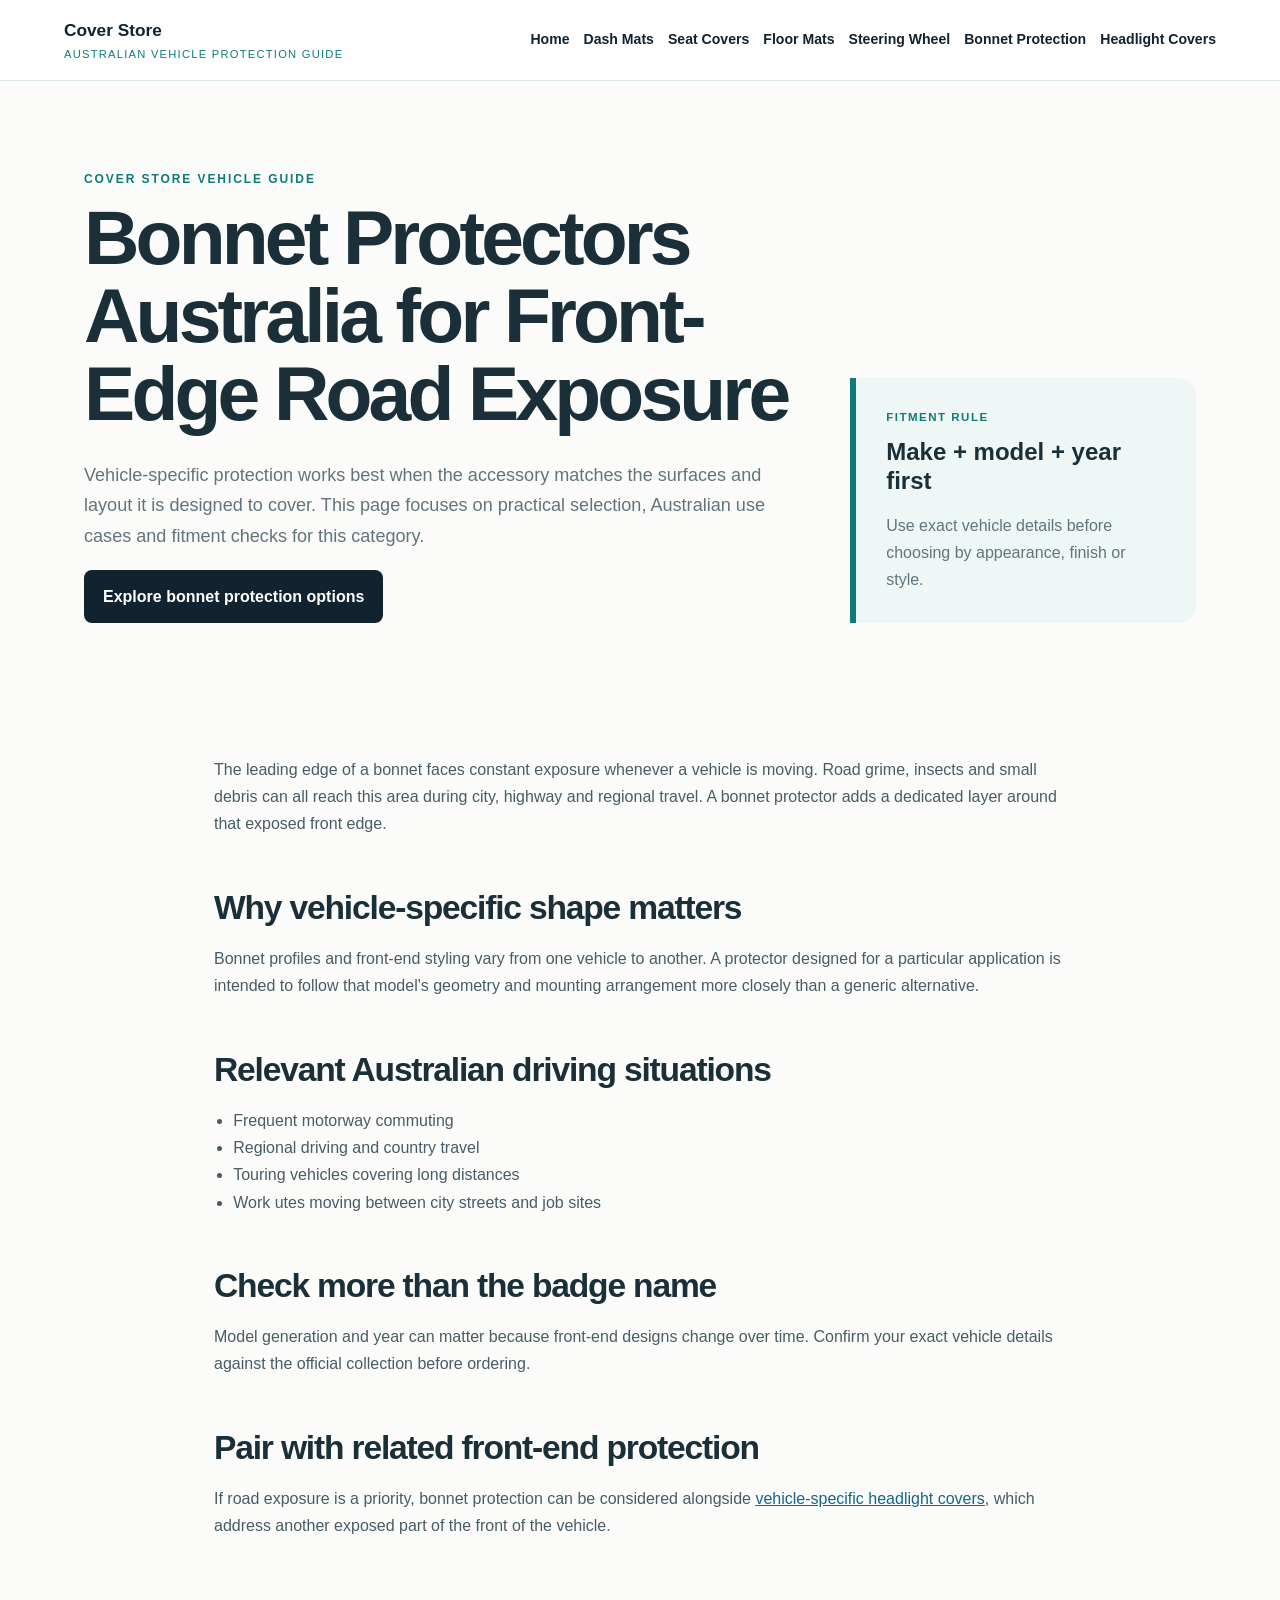
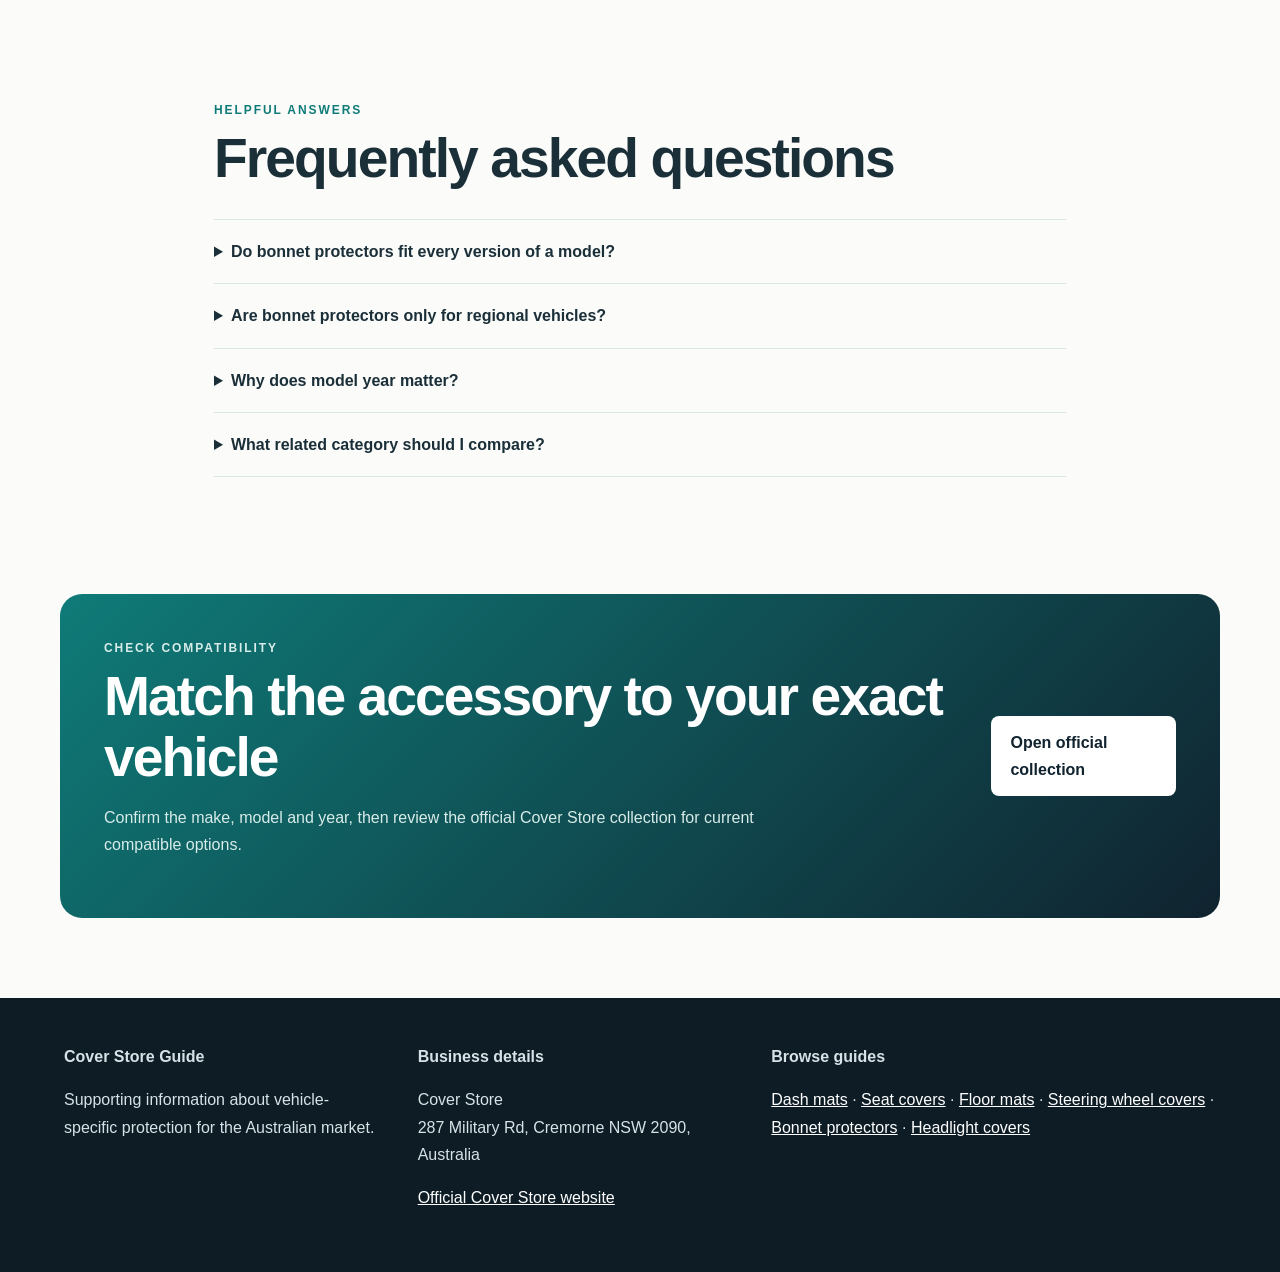
==== bonnet-protectors.html @ 58c433d0 "Add files via upload" ====
<!doctype html>
<html lang="en-AU">
<head>
<meta charset="utf-8">
<meta name="viewport" content="width=device-width,initial-scale=1">
<title>Bonnet Protectors Australia | Vehicle-Specific Front-End Protection</title>
<meta name="description" content="Learn how bonnet protectors in Australia can form part of a vehicle-specific exterior protection setup for city, highway, regional and touring use.">
<link rel="canonical" href="https://coverstore.github.io/dash-mats-Australia/bonnet-protectors.html">
<meta property="og:title" content="Bonnet Protectors Australia | Vehicle-Specific Front-End Protection">
<meta property="og:description" content="Learn how bonnet protectors in Australia can form part of a vehicle-specific exterior protection setup for city, highway, regional and touring use.">
<meta property="og:type" content="website">
<meta property="og:url" content="https://coverstore.github.io/dash-mats-Australia/bonnet-protectors.html">
<link rel="stylesheet" href="style.css">
<script type="application/ld+json">[{"@context": "https://schema.org", "@type": "Organization", "name": "Cover Store", "url": "https://coverstore.au/", "address": {"@type": "PostalAddress", "streetAddress": "287 Military Rd", "addressLocality": "Cremorne", "addressRegion": "NSW", "postalCode": "2090", "addressCountry": "AU"}}, {"@context": "https://schema.org", "@type": "WebSite", "name": "Cover Store Vehicle Protection Guide", "url": "https://coverstore.github.io/dash-mats-Australia/"}, {"@context": "https://schema.org", "@type": "WebPage", "name": "Bonnet Protectors Australia | Vehicle-Specific Front-End Protection", "url": "https://coverstore.github.io/dash-mats-Australia/bonnet-protectors.html", "description": "Learn how bonnet protectors in Australia can form part of a vehicle-specific exterior protection setup for city, highway, regional and touring use."}, {"@context": "https://schema.org", "@type": "BreadcrumbList", "itemListElement": [{"@type": "ListItem", "position": 1, "name": "Home", "item": "https://coverstore.github.io/dash-mats-Australia/"}, {"@type": "ListItem", "position": 2, "name": "Bonnet Protectors Australia for Front-Edge Road Exposure", "item": "https://coverstore.github.io/dash-mats-Australia/bonnet-protectors.html"}]}]</script>
</head>
<body>
<header class="site-header">
  <div class="brand"><a href="index.html"><strong>Cover Store</strong><span>Australian Vehicle Protection Guide</span></a></div>
  
<nav class="nav" aria-label="Primary navigation">
  <a href="index.html">Home</a>
  <a href="dash-mats.html">Dash Mats</a>
  <a href="seat-covers.html">Seat Covers</a>
  <a href="floor-mats.html">Floor Mats</a>
  <a href="steering-wheel-covers.html">Steering Wheel</a>
  <a href="bonnet-protectors.html">Bonnet Protection</a>
  <a href="headlight-covers.html">Headlight Covers</a>
</nav>

</header>
<main>
<section class="hero page-hero">
  <div class="hero-copy">
    <p class="kicker">Cover Store vehicle guide</p>
    <h1>Bonnet Protectors Australia for Front-Edge Road Exposure</h1>
    <p class="lead">Vehicle-specific protection works best when the accessory matches the surfaces and layout it is designed to cover. This page focuses on practical selection, Australian use cases and fitment checks for this category.</p>
    <a class="btn solid" href="https://coverstore.au/collections/Bonnet-Protectors" rel="noopener">Explore bonnet protection options</a>
  </div>
  <aside class="hero-note"><span>Fitment rule</span><strong>Make + model + year first</strong><p>Use exact vehicle details before choosing by appearance, finish or style.</p></aside>
</section>
<section class="section article">
<p>The leading edge of a bonnet faces constant exposure whenever a vehicle is moving. Road grime, insects and small debris can all reach this area during city, highway and regional travel. A bonnet protector adds a dedicated layer around that exposed front edge.</p>
<h2>Why vehicle-specific shape matters</h2>
<p>Bonnet profiles and front-end styling vary from one vehicle to another. A protector designed for a particular application is intended to follow that model's geometry and mounting arrangement more closely than a generic alternative.</p>
<h2>Relevant Australian driving situations</h2>
<ul><li>Frequent motorway commuting</li><li>Regional driving and country travel</li><li>Touring vehicles covering long distances</li><li>Work utes moving between city streets and job sites</li></ul>
<h2>Check more than the badge name</h2>
<p>Model generation and year can matter because front-end designs change over time. Confirm your exact vehicle details against the official collection before ordering.</p>
<h2>Pair with related front-end protection</h2>
<p>If road exposure is a priority, bonnet protection can be considered alongside <a href="headlight-covers.html">vehicle-specific headlight covers</a>, which address another exposed part of the front of the vehicle.</p>
</section>
<section class="section faq">
  <div class="section-head"><p class="kicker">Helpful answers</p><h2>Frequently asked questions</h2></div>
  <details><summary>Do bonnet protectors fit every version of a model?</summary><p>Not necessarily. Fitment should be checked for the exact vehicle application.</p></details>
<details><summary>Are bonnet protectors only for regional vehicles?</summary><p>No. They can be relevant for city, highway and regional use depending on exposure.</p></details>
<details><summary>Why does model year matter?</summary><p>A facelift or new generation can change bonnet shape and front-end design.</p></details>
<details><summary>What related category should I compare?</summary><p>Headlight covers are a logical companion for front-end protection.</p></details>
</section>
<section class="cta">
  <div><p class="kicker light-kicker">Check compatibility</p><h2>Match the accessory to your exact vehicle</h2><p>Confirm the make, model and year, then review the official Cover Store collection for current compatible options.</p></div>
  <a class="btn pale" href="https://coverstore.au/collections/Bonnet-Protectors" rel="noopener">Open official collection</a>
</section>
</main>
<footer>
  <section><strong>Cover Store Guide</strong><p>Supporting information about vehicle-specific protection for the Australian market.</p></section>
  <section><strong>Business details</strong><p>Cover Store<br>287 Military Rd, Cremorne NSW 2090, Australia</p><p><a href="https://coverstore.au/" rel="noopener">Official Cover Store website</a></p></section>
  <section><strong>Browse guides</strong><p><a href="dash-mats.html">Dash mats</a> · <a href="seat-covers.html">Seat covers</a> · <a href="floor-mats.html">Floor mats</a> · <a href="steering-wheel-covers.html">Steering wheel covers</a> · <a href="bonnet-protectors.html">Bonnet protectors</a> · <a href="headlight-covers.html">Headlight covers</a></p></section>
</footer>
</body>
</html>
---- style.css ----
:root{--navy:#10232f;--blue:#14658a;--teal:#0f7b78;--pale:#eef7f5;--paper:#fbfcfa;--line:#d9e6e4;--text:#1b2f39;--muted:#61747c;--white:#fff}
*{box-sizing:border-box}html{scroll-behavior:smooth}body{margin:0;font-family:Arial,Helvetica,sans-serif;background:var(--paper);color:var(--text);line-height:1.7}
a{color:var(--blue)}.site-header{background:var(--white);border-bottom:1px solid var(--line);padding:16px 5%;display:flex;gap:30px;align-items:center;justify-content:space-between;position:sticky;top:0;z-index:50}
.brand a{text-decoration:none;color:var(--navy);display:flex;flex-direction:column}.brand strong{font-size:1.08rem}.brand span{font-size:.7rem;letter-spacing:.11em;text-transform:uppercase;color:var(--teal)}
.nav{display:flex;flex-wrap:wrap;gap:14px}.nav a{text-decoration:none;font-weight:700;font-size:.88rem;color:var(--navy)}.nav a:hover{color:var(--teal)}
.hero,.section,.cta{max-width:1160px;margin:auto}.hero{padding:88px 24px 68px;display:grid;grid-template-columns:1.35fr .65fr;gap:48px;align-items:end}.hero-home{min-height:650px}
.kicker{text-transform:uppercase;letter-spacing:.16em;font-size:.75rem;font-weight:800;color:var(--teal);margin:0 0 8px}.hero h1{font-size:clamp(2.7rem,6vw,5.3rem);line-height:1.02;letter-spacing:-.05em;margin:.1em 0 .35em;max-width:900px}.lead{font-size:1.13rem;color:var(--muted);max-width:820px}
.actions{display:flex;gap:12px;flex-wrap:wrap;margin-top:28px}.btn{display:inline-block;border-radius:8px;padding:13px 19px;text-decoration:none;font-weight:800}.solid{background:var(--navy);color:#fff}.outline{border:1px solid var(--line);background:#fff;color:var(--navy)}.pale{background:#fff;color:var(--navy)}
.hero-note{border-left:6px solid var(--teal);background:var(--pale);padding:30px;border-radius:0 18px 18px 0}.hero-note span{display:block;text-transform:uppercase;letter-spacing:.13em;font-size:.72rem;color:var(--teal);font-weight:800}.hero-note strong{display:block;font-size:1.5rem;line-height:1.2;margin:.45em 0}.hero-note p{color:var(--muted);margin-bottom:0}
.section{padding:72px 24px}.intro-grid{display:grid;grid-template-columns:1.2fr .8fr;gap:48px;align-items:start}.section h2,.cta h2{font-size:clamp(2rem,4.4vw,3.45rem);line-height:1.1;letter-spacing:-.035em;margin:.15em 0 .55em}.section h3{font-size:1.35rem}.fact-panel{background:var(--navy);color:#fff;padding:34px;border-radius:18px}.fact-panel h3{margin-top:0}.fact-panel li{margin:.65em 0}
.category-band{background:#fff;border-radius:28px}.section-head{max-width:800px}.section-head>p:last-child{color:var(--muted)}.product-grid{display:grid;grid-template-columns:repeat(3,1fr);gap:16px;margin-top:30px}.product-card{display:block;background:var(--paper);border:1px solid var(--line);border-radius:18px;padding:25px;text-decoration:none;color:var(--text);min-height:210px}.product-card span{font-weight:900;color:var(--teal)}.product-card h3{margin:.35em 0}.product-card p{color:var(--muted)}.product-card.featured{background:var(--pale);border-color:#b9d9d5}
.use-grid{display:grid;grid-template-columns:repeat(4,1fr);gap:18px}.use-grid article{border-top:4px solid var(--teal);padding:20px 0}.use-grid p{color:var(--muted)}.text-band{max-width:920px}.text-band p,.article p,.article li{color:#475c65}.article{max-width:900px}.article h2{margin-top:1.55em;font-size:2.1rem}.article ul{padding-left:1.2em}.page-hero{padding-bottom:45px}
.faq{max-width:900px}.faq details{border-bottom:1px solid var(--line);padding:18px 0}.faq details:first-of-type{border-top:1px solid var(--line)}.faq summary{cursor:pointer;font-weight:800}.faq details p{color:var(--muted)}
.cta{margin:45px auto 80px;background:linear-gradient(135deg,var(--teal),var(--navy));color:#fff;padding:44px;border-radius:22px;display:flex;align-items:center;justify-content:space-between;gap:34px}.cta h2{margin:.1em 0}.cta p{color:#d8ece9;max-width:700px}.light-kicker{color:#c7eee8}
footer{background:#0d1c25;color:#d7e2e6;padding:45px 5%;display:grid;grid-template-columns:1fr 1fr 1.4fr;gap:36px}footer a{color:#fff}
@media(max-width:900px){.site-header{align-items:flex-start;flex-direction:column}.hero,.intro-grid{grid-template-columns:1fr}.hero-home{min-height:auto}.product-grid{grid-template-columns:1fr 1fr}.use-grid{grid-template-columns:1fr 1fr}.cta{margin-left:18px;margin-right:18px;flex-direction:column;align-items:flex-start}footer{grid-template-columns:1fr}}
@media(max-width:620px){.nav{display:none}.hero,.section{padding-left:18px;padding-right:18px}.hero h1{font-size:2.7rem}.product-grid,.use-grid{grid-template-columns:1fr}.category-band{border-radius:0}.cta{padding:30px}}
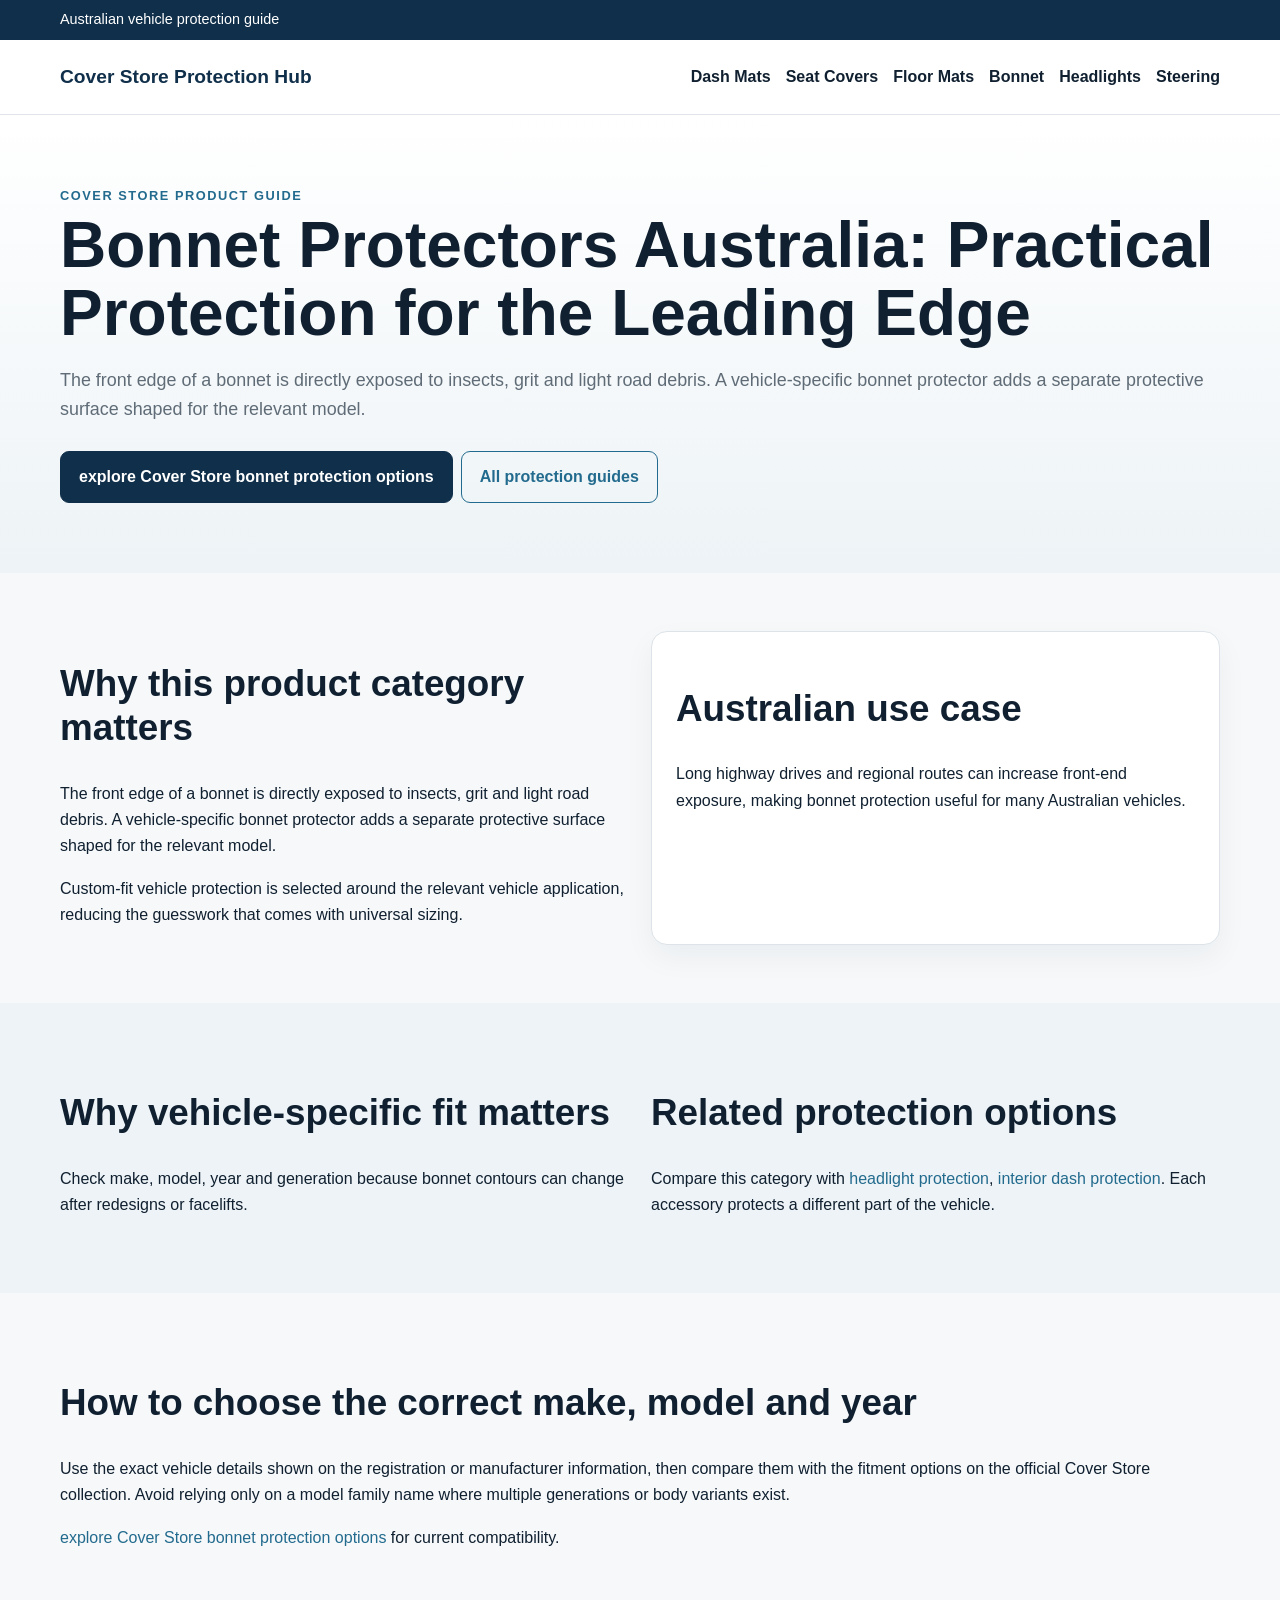
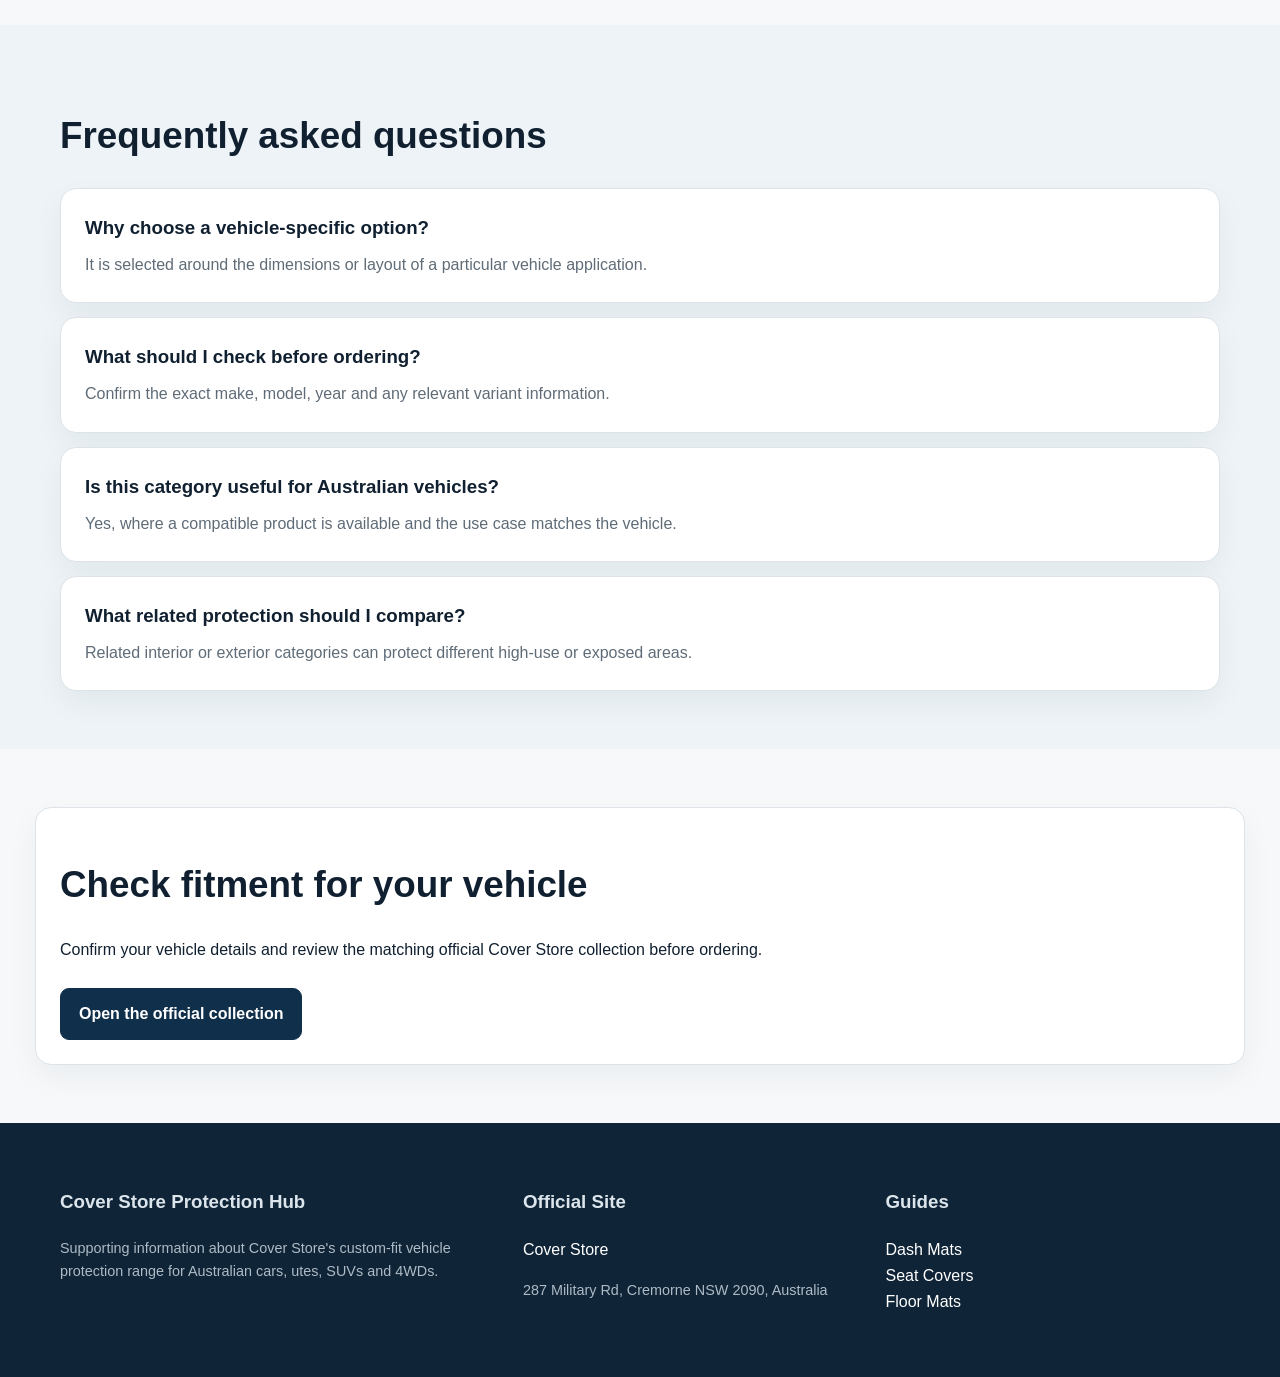
==== commit 158ae93f: "Add files via upload" ====
--- a/bonnet-protectors.html
+++ b/bonnet-protectors.html
@@ -1,70 +1,7 @@
-<!doctype html>
-<html lang="en-AU">
-<head>
-<meta charset="utf-8">
-<meta name="viewport" content="width=device-width,initial-scale=1">
-<title>Bonnet Protectors Australia | Vehicle-Specific Front-End Protection</title>
-<meta name="description" content="Learn how bonnet protectors in Australia can form part of a vehicle-specific exterior protection setup for city, highway, regional and touring use.">
-<link rel="canonical" href="https://coverstore.github.io/dash-mats-Australia/bonnet-protectors.html">
-<meta property="og:title" content="Bonnet Protectors Australia | Vehicle-Specific Front-End Protection">
-<meta property="og:description" content="Learn how bonnet protectors in Australia can form part of a vehicle-specific exterior protection setup for city, highway, regional and touring use.">
-<meta property="og:type" content="website">
-<meta property="og:url" content="https://coverstore.github.io/dash-mats-Australia/bonnet-protectors.html">
-<link rel="stylesheet" href="style.css">
-<script type="application/ld+json">[{"@context": "https://schema.org", "@type": "Organization", "name": "Cover Store", "url": "https://coverstore.au/", "address": {"@type": "PostalAddress", "streetAddress": "287 Military Rd", "addressLocality": "Cremorne", "addressRegion": "NSW", "postalCode": "2090", "addressCountry": "AU"}}, {"@context": "https://schema.org", "@type": "WebSite", "name": "Cover Store Vehicle Protection Guide", "url": "https://coverstore.github.io/dash-mats-Australia/"}, {"@context": "https://schema.org", "@type": "WebPage", "name": "Bonnet Protectors Australia | Vehicle-Specific Front-End Protection", "url": "https://coverstore.github.io/dash-mats-Australia/bonnet-protectors.html", "description": "Learn how bonnet protectors in Australia can form part of a vehicle-specific exterior protection setup for city, highway, regional and touring use."}, {"@context": "https://schema.org", "@type": "BreadcrumbList", "itemListElement": [{"@type": "ListItem", "position": 1, "name": "Home", "item": "https://coverstore.github.io/dash-mats-Australia/"}, {"@type": "ListItem", "position": 2, "name": "Bonnet Protectors Australia for Front-Edge Road Exposure", "item": "https://coverstore.github.io/dash-mats-Australia/bonnet-protectors.html"}]}]</script>
-</head>
-<body>
-<header class="site-header">
-  <div class="brand"><a href="index.html"><strong>Cover Store</strong><span>Australian Vehicle Protection Guide</span></a></div>
-  
-<nav class="nav" aria-label="Primary navigation">
-  <a href="index.html">Home</a>
-  <a href="dash-mats.html">Dash Mats</a>
-  <a href="seat-covers.html">Seat Covers</a>
-  <a href="floor-mats.html">Floor Mats</a>
-  <a href="steering-wheel-covers.html">Steering Wheel</a>
-  <a href="bonnet-protectors.html">Bonnet Protection</a>
-  <a href="headlight-covers.html">Headlight Covers</a>
-</nav>
-
-</header>
-<main>
-<section class="hero page-hero">
-  <div class="hero-copy">
-    <p class="kicker">Cover Store vehicle guide</p>
-    <h1>Bonnet Protectors Australia for Front-Edge Road Exposure</h1>
-    <p class="lead">Vehicle-specific protection works best when the accessory matches the surfaces and layout it is designed to cover. This page focuses on practical selection, Australian use cases and fitment checks for this category.</p>
-    <a class="btn solid" href="https://coverstore.au/collections/Bonnet-Protectors" rel="noopener">Explore bonnet protection options</a>
-  </div>
-  <aside class="hero-note"><span>Fitment rule</span><strong>Make + model + year first</strong><p>Use exact vehicle details before choosing by appearance, finish or style.</p></aside>
-</section>
-<section class="section article">
-<p>The leading edge of a bonnet faces constant exposure whenever a vehicle is moving. Road grime, insects and small debris can all reach this area during city, highway and regional travel. A bonnet protector adds a dedicated layer around that exposed front edge.</p>
-<h2>Why vehicle-specific shape matters</h2>
-<p>Bonnet profiles and front-end styling vary from one vehicle to another. A protector designed for a particular application is intended to follow that model's geometry and mounting arrangement more closely than a generic alternative.</p>
-<h2>Relevant Australian driving situations</h2>
-<ul><li>Frequent motorway commuting</li><li>Regional driving and country travel</li><li>Touring vehicles covering long distances</li><li>Work utes moving between city streets and job sites</li></ul>
-<h2>Check more than the badge name</h2>
-<p>Model generation and year can matter because front-end designs change over time. Confirm your exact vehicle details against the official collection before ordering.</p>
-<h2>Pair with related front-end protection</h2>
-<p>If road exposure is a priority, bonnet protection can be considered alongside <a href="headlight-covers.html">vehicle-specific headlight covers</a>, which address another exposed part of the front of the vehicle.</p>
-</section>
-<section class="section faq">
-  <div class="section-head"><p class="kicker">Helpful answers</p><h2>Frequently asked questions</h2></div>
-  <details><summary>Do bonnet protectors fit every version of a model?</summary><p>Not necessarily. Fitment should be checked for the exact vehicle application.</p></details>
-<details><summary>Are bonnet protectors only for regional vehicles?</summary><p>No. They can be relevant for city, highway and regional use depending on exposure.</p></details>
-<details><summary>Why does model year matter?</summary><p>A facelift or new generation can change bonnet shape and front-end design.</p></details>
-<details><summary>What related category should I compare?</summary><p>Headlight covers are a logical companion for front-end protection.</p></details>
-</section>
-<section class="cta">
-  <div><p class="kicker light-kicker">Check compatibility</p><h2>Match the accessory to your exact vehicle</h2><p>Confirm the make, model and year, then review the official Cover Store collection for current compatible options.</p></div>
-  <a class="btn pale" href="https://coverstore.au/collections/Bonnet-Protectors" rel="noopener">Open official collection</a>
-</section>
-</main>
-<footer>
-  <section><strong>Cover Store Guide</strong><p>Supporting information about vehicle-specific protection for the Australian market.</p></section>
-  <section><strong>Business details</strong><p>Cover Store<br>287 Military Rd, Cremorne NSW 2090, Australia</p><p><a href="https://coverstore.au/" rel="noopener">Official Cover Store website</a></p></section>
-  <section><strong>Browse guides</strong><p><a href="dash-mats.html">Dash mats</a> · <a href="seat-covers.html">Seat covers</a> · <a href="floor-mats.html">Floor mats</a> · <a href="steering-wheel-covers.html">Steering wheel covers</a> · <a href="bonnet-protectors.html">Bonnet protectors</a> · <a href="headlight-covers.html">Headlight covers</a></p></section>
-</footer>
-</body>
-</html>+<!doctype html><html lang="en-AU"><head><meta charset="utf-8"><meta name="viewport" content="width=device-width,initial-scale=1"><title>Bonnet Protectors Australia | Front-End Protection Guide</title><meta name="description" content="Learn how custom-fit bonnet protectors can help shield exposed bonnet edges on Australian cars, utes, SUVs and 4WDs."><link rel="canonical" href="https://coverstore.github.io/Cover-Store/bonnet-protectors.html"><meta property="og:type" content="website"><meta property="og:title" content="Bonnet Protectors Australia | Front-End Protection Guide"><meta property="og:description" content="Learn how custom-fit bonnet protectors can help shield exposed bonnet edges on Australian cars, utes, SUVs and 4WDs."><meta property="og:url" content="https://coverstore.github.io/Cover-Store/bonnet-protectors.html"><link rel="stylesheet" href="style.css"><script type="application/ld+json">{"@context": "https://schema.org", "@graph": [{"@type": "WebPage", "name": "Bonnet Protectors Australia | Front-End Protection Guide", "url": "https://coverstore.github.io/Cover-Store/bonnet-protectors.html"}, {"@type": "FAQPage", "mainEntity": [{"@type": "Question", "name": "Why choose a vehicle-specific option?", "acceptedAnswer": {"@type": "Answer", "text": "It is selected around the dimensions or layout of a particular vehicle application."}}, {"@type": "Question", "name": "What should I check before ordering?", "acceptedAnswer": {"@type": "Answer", "text": "Confirm the exact make, model, year and any relevant variant information."}}, {"@type": "Question", "name": "Is this category useful for Australian vehicles?", "acceptedAnswer": {"@type": "Answer", "text": "Yes, where a compatible product is available and the use case matches the vehicle."}}, {"@type": "Question", "name": "What related protection should I compare?", "acceptedAnswer": {"@type": "Answer", "text": "Related interior or exterior categories can protect different high-use or exposed areas."}}]}]}</script></head><body><div class="topbar"><div class="wrap">Australian vehicle protection guide</div></div>
+<header class="header"><div class="wrap header-inner"><a class="logo" href="index.html">Cover Store Protection Hub</a><nav class="nav"><a href="dash-mats.html">Dash Mats</a><a href="seat-covers.html">Seat Covers</a><a href="floor-mats.html">Floor Mats</a><a href="bonnet-protectors.html">Bonnet</a><a href="headlight-covers.html">Headlights</a><a href="steering-wheel-covers.html">Steering</a></nav></div></header><main><section class="hero"><div class="wrap"><div class="eyebrow">Cover Store Product Guide</div><h1>Bonnet Protectors Australia: Practical Protection for the Leading Edge</h1><p class="lead">The front edge of a bonnet is directly exposed to insects, grit and light road debris. A vehicle-specific bonnet protector adds a separate protective surface shaped for the relevant model.</p><a class="btn primary" href="https://coverstore.au/collections/Bonnet-Protectors">explore Cover Store bonnet protection options</a><a class="btn" href="index.html">All protection guides</a></div></section>
+<section><div class="wrap grid-2"><div><h2>Why this product category matters</h2><p>The front edge of a bonnet is directly exposed to insects, grit and light road debris. A vehicle-specific bonnet protector adds a separate protective surface shaped for the relevant model.</p><p>Custom-fit vehicle protection is selected around the relevant vehicle application, reducing the guesswork that comes with universal sizing.</p></div><div class="panel"><h2>Australian use case</h2><p>Long highway drives and regional routes can increase front-end exposure, making bonnet protection useful for many Australian vehicles.</p></div></div></section>
+<section class="alt"><div class="wrap grid-2"><div><h2>Why vehicle-specific fit matters</h2><p>Check make, model, year and generation because bonnet contours can change after redesigns or facelifts.</p></div><div><h2>Related protection options</h2><p>Compare this category with <a href="headlight-covers.html">headlight protection</a>, <a href="dash-mats.html">interior dash protection</a>. Each accessory protects a different part of the vehicle.</p></div></div></section>
+<section><div class="wrap"><h2>How to choose the correct make, model and year</h2><p>Use the exact vehicle details shown on the registration or manufacturer information, then compare them with the fitment options on the official Cover Store collection. Avoid relying only on a model family name where multiple generations or body variants exist.</p><p><a href="https://coverstore.au/collections/Bonnet-Protectors">explore Cover Store bonnet protection options</a> for current compatibility.</p></div></section>
+<section class="alt"><div class="wrap"><h2>Frequently asked questions</h2><div class="faq"><div class="faq-item"><h3>Why choose a vehicle-specific option?</h3><p>It is selected around the dimensions or layout of a particular vehicle application.</p></div><div class="faq-item"><h3>What should I check before ordering?</h3><p>Confirm the exact make, model, year and any relevant variant information.</p></div><div class="faq-item"><h3>Is this category useful for Australian vehicles?</h3><p>Yes, where a compatible product is available and the use case matches the vehicle.</p></div><div class="faq-item"><h3>What related protection should I compare?</h3><p>Related interior or exterior categories can protect different high-use or exposed areas.</p></div></div></div></section>
+<section><div class="wrap cta"><h2>Check fitment for your vehicle</h2><p>Confirm your vehicle details and review the matching official Cover Store collection before ordering.</p><a class="btn primary" href="https://coverstore.au/collections/Bonnet-Protectors">Open the official collection</a></div></section></main><footer class="footer"><div class="wrap footer-grid"><div><h3>Cover Store Protection Hub</h3><p class="small">Supporting information about Cover Store's custom-fit vehicle protection range for Australian cars, utes, SUVs and 4WDs.</p></div><div><h3>Official Site</h3><p><a href="https://coverstore.au/">Cover Store</a></p><p class="small">287 Military Rd, Cremorne NSW 2090, Australia</p></div><div><h3>Guides</h3><p><a href="dash-mats.html">Dash Mats</a><br><a href="seat-covers.html">Seat Covers</a><br><a href="floor-mats.html">Floor Mats</a></p></div></div></footer></body></html>
--- a/style.css
+++ b/style.css
@@ -1,18 +1 @@
-
-:root{--navy:#10232f;--blue:#14658a;--teal:#0f7b78;--pale:#eef7f5;--paper:#fbfcfa;--line:#d9e6e4;--text:#1b2f39;--muted:#61747c;--white:#fff}
-*{box-sizing:border-box}html{scroll-behavior:smooth}body{margin:0;font-family:Arial,Helvetica,sans-serif;background:var(--paper);color:var(--text);line-height:1.7}
-a{color:var(--blue)}.site-header{background:var(--white);border-bottom:1px solid var(--line);padding:16px 5%;display:flex;gap:30px;align-items:center;justify-content:space-between;position:sticky;top:0;z-index:50}
-.brand a{text-decoration:none;color:var(--navy);display:flex;flex-direction:column}.brand strong{font-size:1.08rem}.brand span{font-size:.7rem;letter-spacing:.11em;text-transform:uppercase;color:var(--teal)}
-.nav{display:flex;flex-wrap:wrap;gap:14px}.nav a{text-decoration:none;font-weight:700;font-size:.88rem;color:var(--navy)}.nav a:hover{color:var(--teal)}
-.hero,.section,.cta{max-width:1160px;margin:auto}.hero{padding:88px 24px 68px;display:grid;grid-template-columns:1.35fr .65fr;gap:48px;align-items:end}.hero-home{min-height:650px}
-.kicker{text-transform:uppercase;letter-spacing:.16em;font-size:.75rem;font-weight:800;color:var(--teal);margin:0 0 8px}.hero h1{font-size:clamp(2.7rem,6vw,5.3rem);line-height:1.02;letter-spacing:-.05em;margin:.1em 0 .35em;max-width:900px}.lead{font-size:1.13rem;color:var(--muted);max-width:820px}
-.actions{display:flex;gap:12px;flex-wrap:wrap;margin-top:28px}.btn{display:inline-block;border-radius:8px;padding:13px 19px;text-decoration:none;font-weight:800}.solid{background:var(--navy);color:#fff}.outline{border:1px solid var(--line);background:#fff;color:var(--navy)}.pale{background:#fff;color:var(--navy)}
-.hero-note{border-left:6px solid var(--teal);background:var(--pale);padding:30px;border-radius:0 18px 18px 0}.hero-note span{display:block;text-transform:uppercase;letter-spacing:.13em;font-size:.72rem;color:var(--teal);font-weight:800}.hero-note strong{display:block;font-size:1.5rem;line-height:1.2;margin:.45em 0}.hero-note p{color:var(--muted);margin-bottom:0}
-.section{padding:72px 24px}.intro-grid{display:grid;grid-template-columns:1.2fr .8fr;gap:48px;align-items:start}.section h2,.cta h2{font-size:clamp(2rem,4.4vw,3.45rem);line-height:1.1;letter-spacing:-.035em;margin:.15em 0 .55em}.section h3{font-size:1.35rem}.fact-panel{background:var(--navy);color:#fff;padding:34px;border-radius:18px}.fact-panel h3{margin-top:0}.fact-panel li{margin:.65em 0}
-.category-band{background:#fff;border-radius:28px}.section-head{max-width:800px}.section-head>p:last-child{color:var(--muted)}.product-grid{display:grid;grid-template-columns:repeat(3,1fr);gap:16px;margin-top:30px}.product-card{display:block;background:var(--paper);border:1px solid var(--line);border-radius:18px;padding:25px;text-decoration:none;color:var(--text);min-height:210px}.product-card span{font-weight:900;color:var(--teal)}.product-card h3{margin:.35em 0}.product-card p{color:var(--muted)}.product-card.featured{background:var(--pale);border-color:#b9d9d5}
-.use-grid{display:grid;grid-template-columns:repeat(4,1fr);gap:18px}.use-grid article{border-top:4px solid var(--teal);padding:20px 0}.use-grid p{color:var(--muted)}.text-band{max-width:920px}.text-band p,.article p,.article li{color:#475c65}.article{max-width:900px}.article h2{margin-top:1.55em;font-size:2.1rem}.article ul{padding-left:1.2em}.page-hero{padding-bottom:45px}
-.faq{max-width:900px}.faq details{border-bottom:1px solid var(--line);padding:18px 0}.faq details:first-of-type{border-top:1px solid var(--line)}.faq summary{cursor:pointer;font-weight:800}.faq details p{color:var(--muted)}
-.cta{margin:45px auto 80px;background:linear-gradient(135deg,var(--teal),var(--navy));color:#fff;padding:44px;border-radius:22px;display:flex;align-items:center;justify-content:space-between;gap:34px}.cta h2{margin:.1em 0}.cta p{color:#d8ece9;max-width:700px}.light-kicker{color:#c7eee8}
-footer{background:#0d1c25;color:#d7e2e6;padding:45px 5%;display:grid;grid-template-columns:1fr 1fr 1.4fr;gap:36px}footer a{color:#fff}
-@media(max-width:900px){.site-header{align-items:flex-start;flex-direction:column}.hero,.intro-grid{grid-template-columns:1fr}.hero-home{min-height:auto}.product-grid{grid-template-columns:1fr 1fr}.use-grid{grid-template-columns:1fr 1fr}.cta{margin-left:18px;margin-right:18px;flex-direction:column;align-items:flex-start}footer{grid-template-columns:1fr}}
-@media(max-width:620px){.nav{display:none}.hero,.section{padding-left:18px;padding-right:18px}.hero h1{font-size:2.7rem}.product-grid,.use-grid{grid-template-columns:1fr}.category-band{border-radius:0}.cta{padding:30px}}
+body{margin:0;font-family:Arial,Helvetica,sans-serif;background:#f6f8fa;color:#102030;line-height:1.65}a{color:#236b8e;text-decoration:none}a:hover{text-decoration:underline}.wrap{width:min(92%,1160px);margin:auto}.topbar{background:#102f4a;color:#fff;padding:8px 0;font-size:.9rem}.header{background:#fff;border-bottom:1px solid #dfe5ea}.header-inner{min-height:74px;display:flex;align-items:center;justify-content:space-between;gap:22px}.logo{font-size:1.2rem;font-weight:800;color:#102f4a}.nav{display:flex;gap:15px;flex-wrap:wrap}.nav a{color:#102030;font-weight:700}.hero{padding:70px 0;background:linear-gradient(#fff,#edf3f6)}.hero-grid{display:grid;grid-template-columns:1.2fr .8fr;gap:36px;align-items:center}.eyebrow{text-transform:uppercase;letter-spacing:.12em;font-size:.8rem;font-weight:800;color:#236b8e}h1{font-size:clamp(2.2rem,5vw,4.1rem);line-height:1.06;margin:.4rem 0 1rem}h2{font-size:clamp(1.5rem,3vw,2.3rem);line-height:1.2}.lead{font-size:1.12rem;color:#5f6c77}.panel,.card,.faq-item,.cta{background:#fff;border:1px solid #dde3e8;border-radius:16px;padding:24px;box-shadow:0 12px 30px rgba(16,32,48,.05)}.btn{display:inline-block;padding:12px 18px;border-radius:9px;font-weight:800;margin:8px 8px 0 0;border:1px solid #236b8e}.primary{background:#102f4a;color:#fff;border-color:#102f4a}section{padding:58px 0}.alt{background:#edf3f6}.grid-3{display:grid;grid-template-columns:repeat(3,1fr);gap:18px}.grid-2{display:grid;grid-template-columns:repeat(2,1fr);gap:22px}.faq{display:grid;gap:14px}.faq-item h3{margin:0 0 8px}.faq-item p{margin:0;color:#5f6c77}.footer{background:#0f2436;color:#dce5ec;padding:45px 0}.footer-grid{display:grid;grid-template-columns:1.3fr 1fr 1fr;gap:28px}.footer a{color:#fff}.small{font-size:.9rem;color:#aebbc6}@media(max-width:900px){.hero-grid,.grid-3,.grid-2,.footer-grid{grid-template-columns:1fr}.header-inner{flex-direction:column;align-items:flex-start;padding:14px 0}}
